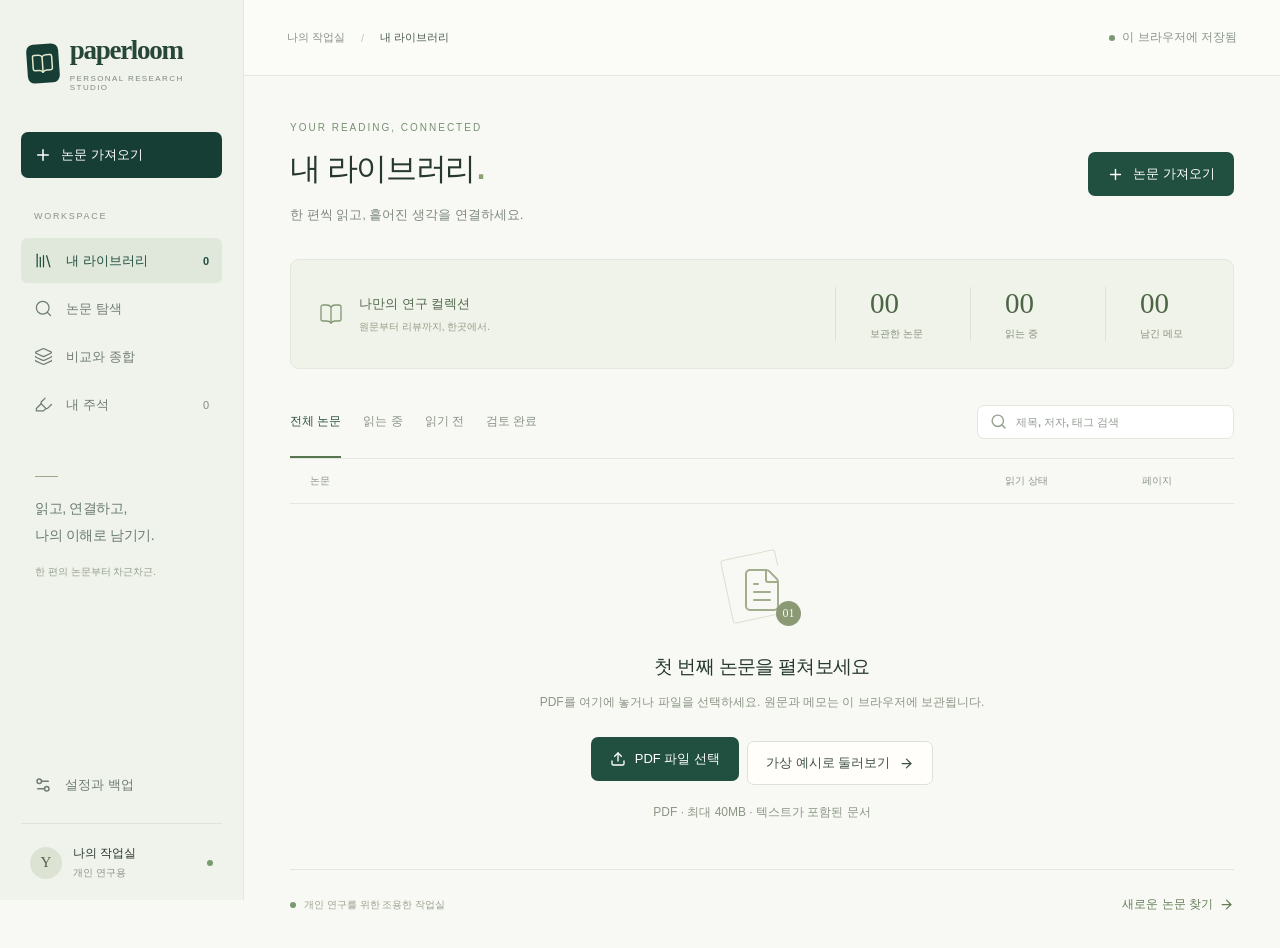
==== AppDev/Paperloom/index.html @ e989d433 "Publish Paperloom static web application" ====
<!doctype html>
<html lang="ko"><head><meta charset="UTF-8"/><meta name="viewport" content="width=device-width, initial-scale=1.0"/><meta name="theme-color" content="#173e35"/><meta name="description" content="원문과 근거를 함께 읽는 개인 논문 작업실"/><title>Paperloom — 나의 논문 작업실</title>  <script type="module" crossorigin src="./assets/index-BdqOA4UH.js"></script>
  <link rel="stylesheet" crossorigin href="./assets/index-BGaXlS6f.css">
</head><body><div id="root"></div></body></html>
---- AppDev/Paperloom/assets/index-BGaXlS6f.css ----
:root{color:#29372f;font-synthesis:none;--ink:#27392f;--green:#214f40;--green-dark:#173e35;--muted:#788179;--line:#e3e7df;--paper:#fffefa;--serif:Georgia,"Noto Sans KR",serif;background:#f8f9f5;font-family:DM Sans,Noto Sans KR,sans-serif;font-weight:400}*{box-sizing:border-box}body{margin:0}button,input,textarea,select{font:inherit}button,a,input,textarea,select{-webkit-tap-highlight-color:transparent}button{cursor:pointer}button:disabled{opacity:.45;cursor:not-allowed}a{color:var(--green);text-decoration:none}a:hover{text-decoration:underline}button{color:inherit}button:focus-visible,a:focus-visible,input:focus-visible,textarea:focus-visible,select:focus-visible{outline-offset:3px;outline:3px solid #a5c8ae}button{transition:background .15s,color .15s,box-shadow .15s}h1,h2,h3,h4,p{margin-top:0}h1,h2,h3,h4{color:var(--ink)}p{line-height:1.8}input,textarea,select{color:var(--ink);background:#fff;border:1px solid #dce1d8;border-radius:8px;max-width:100%;padding:11px 13px}textarea{resize:vertical;line-height:1.7}input::placeholder,textarea::placeholder{color:#939c94}label{font-size:13px;font-weight:600}::selection{color:#1e372b;background:#d9e9b4}.app-shell{min-height:100dvh;display:flex}.sidebar{z-index:30;border-right:1px solid var(--line);background:#f0f2ec;flex-direction:column;flex-shrink:0;width:244px;padding:35px 21px 20px;display:flex;position:fixed;inset:0 auto 0 0}.brand{text-align:left;background:0 0;border:0;align-items:center;gap:11px;padding:0 6px;display:flex}.brand>span:last-child{font-family:var(--serif);letter-spacing:-1.3px;color:#264638;font-size:27px;font-weight:600}.brand small{letter-spacing:1.4px;color:#7d897f;margin-top:8px;font:8px DM Sans,sans-serif;display:block}.brand-mark{background:var(--green-dark);color:#e2e6cc;border-radius:7px;place-items:center;width:34px;height:39px;display:grid;transform:rotate(-4deg)}.button{white-space:nowrap;border:1px solid #0000;border-radius:7px;justify-content:center;align-items:center;gap:9px;padding:12px 18px;font-size:13px;font-weight:500;line-height:1.4;text-decoration:none;display:inline-flex}.button:hover{text-decoration:none}.primary{background:var(--green);color:#fff}.primary:hover:not(:disabled){background:#163c2e;box-shadow:0 3px 10px #214f401c}.subtle{color:#405247;background:#fffefa;border-color:#dce2d7}.subtle:hover:not(:disabled){background:#edf1e8}.compact{padding:9px 12px;font-size:12px}.sidebar-import{background:var(--green-dark);color:#fff;justify-content:flex-start;width:100%;margin-top:40px;padding:13px 12px}.sidebar-import:hover{background:#2f5b48}.nav-label{letter-spacing:1.7px;color:#8b9488;margin:33px 13px 14px;font-size:9px}.nav-item{color:#6f7d72;text-align:left;background:0 0;border:0;border-radius:6px;align-items:center;gap:13px;width:100%;margin:3px 0;padding:13px;font-size:13px;display:flex}.nav-item span{flex:1}.nav-item small{color:#819079;font-size:11px}.nav-item.active{color:#214f40;background:#e0e8dc;font-weight:600}.nav-item.active small{color:#214f40}.nav-item:hover{background:#e6ebe1}.sidebar-note{color:#7b897d;margin:46px 14px 25px}.little-line{background:#9ba98f;width:23px;height:1px;margin-bottom:18px;display:block}.sidebar-note p{letter-spacing:-.4px;color:#697c6c;margin-bottom:11px;font-size:14px;font-weight:500;line-height:1.95}.sidebar-note>span:last-child{color:#94a08e;font-size:10px}.sidebar-bottom{margin-top:auto}.profile{border-top:1px solid #dfe4d8;align-items:center;gap:11px;margin-top:16px;padding:21px 9px 0;font-size:12px;display:flex}.profile>span:first-child{width:32px;height:32px;font-family:var(--serif);color:#526348;background:#dce3d2;border-radius:50%;place-items:center;font-size:15px;display:grid}.profile div{flex:1}.profile small{color:#8b9386;margin-top:4px;font-size:10px;display:block}.local-dot,.error-dot{background:#7a9973;border-radius:50%;flex-shrink:0;width:6px;height:6px;display:inline-block}.error-dot{background:#ba5c4a}.main{width:calc(100% - 244px);min-width:0;margin-left:244px}.topbar{border-bottom:1px solid var(--line);background:#fbfcf8;justify-content:space-between;align-items:center;gap:16px;height:76px;padding:0 43px;display:flex}.breadcrumb{color:#8a9388;align-items:center;gap:16px;font-size:11px;display:flex}.breadcrumb strong{color:#49594b;font-weight:500}.slash{color:#c2c9bc}.save-indicator{color:#8b9589;align-items:center;gap:7px;font-size:10px;display:flex}.content{max-width:1510px;margin:auto;padding:46px 46px 30px}.page-heading{justify-content:space-between;align-items:center;gap:20px;margin-bottom:33px;display:flex}.eyebrow{letter-spacing:2px;color:#789072;margin-bottom:15px;font:10px DM Sans,sans-serif}.page-heading h1{letter-spacing:-1.4px;margin-bottom:13px;font-size:31px;font-weight:600}.heading-dot{color:#8ba174}.subtitle{color:#7e897d;margin-bottom:0;font-size:13px}.heading-icon{color:#90a185;margin-right:12px}.library-overview{background:#f0f3e9;border:1px solid #e3e7dc;border-radius:9px;align-items:center;gap:35px;padding:27px 28px;display:flex}.overview-title{color:#53694d;flex:1;align-items:center;gap:16px;font-size:13px;font-weight:500;display:flex}.overview-title svg{color:#839873}.overview-title small{color:#929d87;margin-top:7px;font-size:10px;font-weight:400;display:block}.stat{border-left:1px solid #dce3d2;min-width:100px;padding-left:34px}.stat strong{font-family:var(--serif);color:#4c6545;font-size:29px;font-weight:400;display:block}.stat span{color:#85917b;margin-top:7px;font-size:10px;display:block}.library-tools{justify-content:space-between;align-items:center;gap:20px;margin-top:34px;margin-bottom:18px;display:flex}.filter-tabs{gap:22px;display:flex}.filter-tabs button{color:#8a9386;white-space:nowrap;background:0 0;border:0;padding:10px 0;font-size:12px;position:relative}.filter-tabs button.active{color:#2d513d;font-weight:600}.filter-tabs button.active:after{content:"";background:#577751;height:2px;position:absolute;bottom:-18px;left:0;right:0}.search-box{border:1px solid var(--line);color:#93a18e;background:#fff;border-radius:7px;align-items:center;gap:9px;max-width:300px;padding:0 12px;display:flex}.search-box input{outline-offset:0;background:0 0;border:0;width:205px;padding:10px 0;font-size:11px}.search-box .icon-button{padding:3px}.list-head{border-top:1px solid var(--line);border-bottom:1px solid var(--line);color:#8a9586;letter-spacing:.1px;grid-template-columns:1fr 115px 84px;align-items:center;padding:15px 35px 15px 20px;font-size:10px;display:grid}.list-head span:nth-child(2){padding-left:5px}.list-head span:last-child{text-align:center}.paper-row{text-align:left;background:0 0;border:0;border-bottom:1px solid #e4e8de;align-items:center;gap:18px;width:100%;padding:24px 17px;display:flex}.paper-row:hover{background:#eff3e8}.paper-icon{color:#9a9e81;background:#f1f1e6;border:1px solid #e6e6d7;border-radius:5px;flex-shrink:0;place-items:center;width:43px;height:52px;display:grid}.paper-info{flex:1;min-width:0}.paper-info>strong{letter-spacing:-.2px;color:#354d3b;font:500 16px/1.45 DM Sans,Noto Sans KR,sans-serif;display:block}.paper-info>span{color:#899282;margin-top:7px;font-size:10px;line-height:1.6;display:block}.paper-tags{flex-wrap:wrap;gap:5px;display:flex!important}.paper-tags i,.demo-badge{color:#75866b;background:#f4f6ee;border:1px solid #dfe6d6;border-radius:3px;padding:2px 6px;font-size:9px;font-style:normal;display:inline-block}.status-pill{white-space:nowrap;text-align:center;border-radius:4px;width:70px;padding:5px 9px;font-size:10px}.status-pill.unread{color:#858e7d;background:#edf0e8}.status-pill.reading{color:#5b744b;background:#e3ebdc}.status-pill.reviewed{color:#8e7a4f;background:#eee8d7}.page-count{color:#969f8d;text-align:center;width:70px;font-size:11px}.row-arrow{color:#9da991;flex-shrink:0}.empty-library{text-align:center;min-height:365px;padding:46px 20px 42px}.empty-art{color:#a1ad8d;place-items:center;width:90px;height:79px;margin:0 auto 25px;display:grid;position:relative}.empty-art div{border:1px solid #d9e0ce;border-radius:3px;width:56px;height:65px;position:absolute;top:4px;left:9px;transform:rotate(-12deg)}.empty-art>svg{z-index:1;background:#f8f9f5}.empty-art span{color:#f8f9f5;font:12px var(--serif);z-index:2;background:#8b9a75;border-radius:50%;place-items:center;width:25px;height:25px;display:grid;position:absolute;bottom:3px;right:6px}.empty-library h2{letter-spacing:-.7px;margin-bottom:12px;font-size:19px;font-weight:500}.empty-library p{color:#8c9685;margin-bottom:23px;font-size:12px}.empty-library .button{margin:0 4px 14px}.empty-library>.micro{margin-top:3px;display:block}.micro{color:#8b9684;font-size:10px;line-height:1.8}.bottom-tip{border-top:1px solid var(--line);color:#9aa38f;justify-content:space-between;align-items:center;gap:15px;padding-top:21px;font-size:10px;display:flex}.bottom-tip>span{align-items:center;gap:8px;display:flex}.text-button{color:#667e59;background:0 0;border:0;align-items:center;gap:6px;padding:5px 0;font-size:11px;display:inline-flex}.text-button:hover{color:#2b5638;text-decoration:underline}.icon-button{color:#7a8c70;background:0 0;border:0;border-radius:5px;flex-shrink:0;justify-content:center;align-items:center;padding:7px;display:inline-flex}.icon-button:hover:not(:disabled){background:#e6ecde}.mobile-menu{display:none}.heading-dot{margin-left:2px}.global-error{color:#9f5641;background:#fff0eb;padding:12px 30px;font-size:12px}.loading-center{color:#829075;justify-content:center;gap:12px;padding:80px;font-size:13px;display:flex}.muted{color:#87927d;font-size:12px;line-height:1.8}.error{color:#a74c38;background:#fff0e9;border:1px solid #efccbf;border-radius:6px;padding:12px;font-size:12px;line-height:1.7}.warning{color:#8c7345;background:#faf4e3;border-radius:5px;padding:10px 12px;font-size:11px;line-height:1.7}.toast,.progress-toast{z-index:80;color:#fff;background:#263e30;border-radius:9px;align-items:center;gap:15px;max-width:min(650px,90vw);padding:13px 17px;font-size:12px;line-height:1.6;display:flex;position:fixed;bottom:25px;left:50%;transform:translate(-50%);box-shadow:0 7px 30px #263e3030}.toast .icon-button{color:#d5e0ca}.progress-toast{bottom:85px}.spin{animation:1s linear infinite spin}@keyframes spin{to{transform:rotate(360deg)}}.sr-only{clip:rect(0,0,0,0);white-space:nowrap;border:0;width:1px;height:1px;margin:-1px;padding:0;position:absolute;overflow:hidden}.modal{width:min(610px,100vw - 30px);max-height:90dvh;color:var(--ink);background:#fcfdf9;border:1px solid #e1e6d8;border-radius:13px;padding:26px 30px;overflow:auto;box-shadow:0 25px 100px #132b2530}.modal::backdrop{-webkit-backdrop-filter:blur(3px);backdrop-filter:blur(3px);background:#182a2555}.modal-head{justify-content:space-between;align-items:center;margin-bottom:22px;display:flex}.modal h2{letter-spacing:-.5px;margin:0;font-size:19px;font-weight:600}.modal label{color:#5c7053;margin:15px 0 7px;font-weight:500;display:block}.modal input,.modal textarea{width:100%;font-size:13px}.modal-actions{justify-content:flex-end;gap:8px;margin-top:24px;display:flex}.upload-zone{text-align:center;background:#f2f5eb;border:1px dashed #c0cdb1;border-radius:9px;padding:36px 20px}.upload-zone svg{color:#8a9e77;margin-bottom:12px}.upload-zone h3{margin-bottom:9px;font-size:17px;font-weight:500}.upload-zone p{color:#8f9c82;margin-bottom:19px;font-size:11px}.import-alternatives{gap:10px;margin:17px 0;display:flex}.import-alternatives .button{flex:1}.form-row{gap:15px;display:flex}.form-row>div:first-child{flex:1}.form-row>div:last-child{width:100px}.modal-quote{font:13px/1.8 var(--serif);background:#f0f3e7;border-left:3px solid #bbca9e;max-height:150px;margin:0;padding:12px 16px;overflow:auto}.empty-state{text-align:center;color:#8b9b7f;padding:60px 25px}.empty-state svg{margin-bottom:20px}.empty-state h2{margin-bottom:12px;font-size:20px;font-weight:500}.empty-state p{max-width:550px;margin:0 auto 22px;font-size:13px}.empty-state .button{margin:5px}.empty-state .button svg{margin:0}.discovery-search{color:#809570;background:#fffefa;border:1px solid #cedbc3;border-radius:9px;align-items:center;gap:15px;padding:10px 11px 10px 22px;display:flex;box-shadow:0 3px 10px #2c4d2e05}.discovery-search input{background:0 0;border:0;flex:1;min-width:0;padding:8px 0;font-size:14px}.search-caption{margin:12px 2px 32px}.section-heading{justify-content:space-between;align-items:center;gap:10px;margin:22px 0;display:flex}.section-heading h2{letter-spacing:-.4px;margin:0;font-size:16px;font-weight:500}.section-heading>span{color:#8a987f;font-size:11px}.topic-suggestions{flex-wrap:wrap;gap:8px;display:flex}.search-result{border-top:1px solid var(--line);gap:24px;padding:24px 0;display:flex}.result-index{font-family:var(--serif);color:#a7b296;padding:3px;font-size:18px}.search-result>div{flex:1;min-width:0}.result-source{color:#7b936c;margin-bottom:9px;font-size:10px}.search-result h3{font-family:var(--serif);margin-bottom:9px;font-size:21px;font-weight:400;line-height:1.4}.result-abstract{color:#7c8872;-webkit-line-clamp:3;-webkit-box-orient:vertical;font-size:12px;display:-webkit-box;overflow:hidden}.result-actions{flex-wrap:wrap;align-items:center;gap:18px;display:flex}.result-actions a{align-items:center;gap:5px;font-size:11px;display:inline-flex}.result-actions>span{color:#9aa68e;overflow-wrap:anywhere;font-size:10px}.compare-layout{grid-template-columns:300px 1fr;align-items:start;gap:35px;display:grid}.compare-picker{border:1px solid var(--line);background:#f1f4eb;border-radius:9px;padding:23px}.compare-picker h2{margin-bottom:19px;font-size:14px;font-weight:500}.compare-picker h2 span,.compare-work h2 span{font-family:var(--serif);color:#8ba175;margin-left:9px}.compare-option{cursor:pointer;border-top:1px solid #dfe6d5;gap:12px;padding:16px 0;font-weight:400;display:flex}.compare-option input{accent-color:var(--green);flex-shrink:0;width:15px;height:15px;margin-top:4px}.compare-option strong{font-size:12px;font-weight:500;line-height:1.6;display:block}.compare-option small{color:#8d9a80;margin-top:8px;font-size:10px;display:block}.compare-option:has(input:disabled){opacity:.5;cursor:default}.compare-picker>.button{margin-top:15px}.compare-work>label{margin:4px 0 14px;font-size:14px;font-weight:500;display:block}.compare-work>textarea{width:100%;font-size:13px}.compare-prompt-actions{flex-wrap:wrap;gap:7px;margin:13px 0 24px;display:flex}.chip{color:#81906f;background:#f4f6ef;border:1px solid #dce5d2;border-radius:15px;padding:7px 10px;font-size:10px}.chip:hover{background:#e7eddf}.synthesis-output{border-top:1px solid var(--line);margin-top:35px}.notes-list{grid-template-columns:repeat(2,1fr);gap:19px;display:grid}.note-card{background:#fffefa;border:1px solid #e5e5d7;border-radius:9px;min-width:0;padding:24px;box-shadow:0 3px 8px #23351f03}.note-card>div{justify-content:space-between;align-items:center;margin-bottom:17px;display:flex}.note-card small{color:#9da48b;font-size:10px}.note-pin{color:#929d73}.note-card>p{white-space:pre-wrap;overflow-wrap:anywhere;font-size:14px}.note-card blockquote{color:#8d967b;font:12px/1.8 var(--serif);background:#f7f7ef;border-left:2px solid #d2dcbf;max-height:150px;margin:15px 0;padding:9px 14px;overflow:auto}.note-card .text-button{text-align:left;font-size:10px;line-height:1.7}.settings-grid{grid-template-columns:1fr 1fr;align-items:start;gap:32px;display:grid}.settings-section{border:1px solid var(--line);background:#fffefa;border-radius:9px;padding:25px 29px}.settings-section>.section-heading{margin-top:0}.settings-section>label{color:#637c55;margin:21px 0 9px;font-size:12px;font-weight:500;display:block}.settings-section>input,.settings-section>select{width:100%;font-size:13px}.consent{align-items:flex-start;gap:12px;line-height:1.7;margin:20px 0!important;font-size:11px!important;font-weight:400!important;display:flex!important}.consent input{accent-color:var(--green);flex-shrink:0;width:16px;height:16px}.backup-actions{flex-direction:column;gap:11px;margin:24px 0;display:flex}.backup-actions .button{justify-content:flex-start}.privacy-note{border-top:1px solid var(--line);color:#8b997d;align-items:flex-start;gap:12px;margin-top:32px;padding-top:22px;font-size:11px;line-height:1.9;display:flex}.privacy-note svg{flex-shrink:0;margin-top:4px}.privacy-note strong{color:#5b754b;margin-bottom:5px;font-weight:500;display:block}.reading{flex-direction:column;height:100dvh;display:flex;overflow:hidden}.reading .topbar{height:58px;min-height:58px;padding:0 28px}.reader-heading{border-bottom:1px solid var(--line);background:#fafbf7;align-items:center;gap:14px;min-height:100px;padding:20px 24px;display:flex}.reader-heading>div{flex:1;min-width:0}.reader-heading h1{white-space:nowrap;text-overflow:ellipsis;margin:0 0 7px;font:500 19px/1.4 DM Sans,Noto Sans KR,sans-serif;overflow:hidden}.reader-heading p{color:#8d987f;flex-wrap:wrap;align-items:center;gap:8px;margin:0;font-size:10px;line-height:1.5;display:flex}.reader-layout{flex:1;grid-template-columns:minmax(0,1fr) 358px;min-height:0;display:grid}.document-panel{background:#eaece4;flex-direction:column;min-width:0;min-height:0;display:flex}.document-toolbar{background:#f4f6ef;border-bottom:1px solid #dfe4d5;flex-shrink:0;justify-content:space-between;align-items:center;gap:8px;height:56px;padding:0 18px;display:flex}.segmented{background:#e8ede1;border-radius:5px;padding:3px;display:flex}.segmented button{color:#8c9980;background:0 0;border:0;border-radius:4px;padding:7px 10px;font-size:10px}.segmented .selected{color:#59764c;background:#fffefa;box-shadow:0 1px 3px #223c2020}.page-controls{align-items:center;gap:4px;font-size:11px;display:flex}.page-controls i{color:#a1ac92;font-style:normal}.zoom-controls{color:#859575;align-items:center;gap:4px;font-size:10px;display:flex}.document-scroll{scroll-behavior:smooth;flex:1;min-height:0;position:relative;overflow:auto}.text-paper{color:#434b3d;width:calc(100% - 48px);max-width:800px;font-family:var(--serif);background:#fffefa;border:1px solid #deded2;min-height:650px;margin:27px auto;padding:43px 49px 30px;line-height:1.85;box-shadow:0 4px 16px #363f2110}.paper-overline{letter-spacing:1.5px;color:#a0a78f;border-bottom:1px solid #ecece1;justify-content:space-between;align-items:center;margin-bottom:35px;padding-bottom:17px;font:8px DM Sans,sans-serif;display:flex}.paper-overline span{font:18px var(--serif);letter-spacing:0;color:#aeb79b}.text-paper h2{font-family:var(--serif);white-space:pre-wrap;color:#354830;margin-bottom:30px;font-size:1.7em;font-weight:400;line-height:1.35}.text-paper p{white-space:pre-wrap;overflow-wrap:anywhere;margin-bottom:1.5em;line-height:1.9}.text-paper footer{color:#a0a98e;border-top:1px solid #e8e9dd;margin-top:40px;padding-top:17px;font:9px/1.8 Noto Sans KR,sans-serif}.reader-foot{color:#8b987c;background:#f1f4e9;border-top:1px solid #d9dfce;flex-shrink:0;justify-content:space-between;align-items:center;gap:8px;padding:10px 20px;font-size:9px;display:flex}.reader-foot select{color:#7a9067;background:#f8faf2;border-color:#d9e2cc;padding:5px 9px;font-size:10px}.pdf-stage{min-height:100%;padding:23px 0;overflow:auto}.pdf-page{background:#fff;margin:auto;position:relative;box-shadow:0 3px 15px #293b2920}.pdf-page canvas{display:block}.pdf-page .textLayer{opacity:1;text-align:initial;-webkit-text-size-adjust:none;-moz-text-size-adjust:none;text-size-adjust:none;forced-color-adjust:none;transform-origin:0 0;caret-color:canvastext;z-index:2;line-height:1;position:absolute;inset:0;overflow:clip}.pdf-page .textLayer :is(span,br){color:#0000;white-space:pre;cursor:text;transform-origin:0 0;position:absolute}.pdf-stage>.muted,.pdf-stage>.error{margin:10px 25px}.citation-focus{background:#f5f0d8;border-bottom:1px solid #e6dbad;gap:12px;max-height:130px;padding:14px 20px;font:11px/1.7 Noto Sans KR,sans-serif;display:flex;overflow:auto}.citation-focus>span{flex:1}.citation-focus b{color:#93804e;margin-bottom:5px;font-weight:500;display:block}.assistant-panel{border-left:1px solid var(--line);background:#fcfdf9;flex-direction:column;min-width:0;min-height:0;display:flex}.assistant-title{border-bottom:1px solid #e9eddf;flex-shrink:0;justify-content:space-between;align-items:center;height:57px;padding:0 22px;display:flex}.assistant-title>span{color:#496b3d;align-items:center;gap:10px;font-size:13px;font-weight:500;display:flex}.assistant-title .text-button{color:#8e9e80;font-size:9px}.mode-tabs{border-bottom:1px solid var(--line);flex-shrink:0;gap:1px;height:48px;padding:0 16px;display:flex}.mode-tabs button{color:#93a086;background:0 0;border:0;border-bottom:2px solid #0000;flex:1;padding:12px 5px;font-size:11px}.mode-tabs button.active{color:#486e39;border-bottom-color:#6f9055;font-weight:600}.assistant-scroll{flex:1;min-height:0;padding:22px;overflow:auto}.assistant-empty{padding:31px 3px}.assistant-emblem{color:#89a172;background:#f1f5e9;border:1px solid #dfe8d4;border-radius:50%;place-items:center;width:56px;height:56px;margin-bottom:25px;display:grid}.assistant-empty h3{letter-spacing:-.6px;margin-bottom:13px;font-size:16px;font-weight:500}.assistant-empty p{color:#8c9b7f;font-size:12px;line-height:1.95}.context-info{color:#99a48e;border-top:1px solid #e8eddf;align-items:center;gap:9px;margin-top:25px;padding-top:18px;font-size:10px;display:flex}.selection-card{background:#f2f6e9;border:1px solid #dce7cc;border-radius:7px;margin-bottom:20px}.selection-card>div:first-child{color:#849973;justify-content:space-between;align-items:center;padding:9px 12px;font-size:10px;display:flex}.selection-card blockquote{font:12px/1.8 var(--serif);color:#566a49;white-space:pre-wrap;max-height:180px;margin:0 14px 15px;overflow:auto}.selection-actions{border-top:1px solid #dfe8d2;display:flex}.selection-actions button{color:#6a8654;background:0 0;border:0;flex:1;justify-content:center;align-items:center;gap:5px;padding:10px 5px;font-size:10px;display:flex}.selection-actions button+button{border-left:1px solid #dfe8d2}.selection-actions button:hover{background:#e7efdb}.ask-form{border-top:1px solid var(--line);background:#f7f9f2;flex-shrink:0;padding:17px 18px 16px}.ask-form textarea{background:#fffefa;border-color:#e0e7d5;width:100%;min-height:67px;padding:10px 11px;font-size:11px}.ask-bottom{justify-content:space-between;align-items:center;gap:10px;margin-top:12px;display:flex}.ask-bottom .text-button{font-size:10px}.ask-bottom .button{font-size:11px}.ask-form .error{max-height:120px;margin:10px 0 0;font-size:10px;overflow:auto}.result-meta{color:#8c9c7d;border-bottom:1px solid var(--line);overflow-wrap:anywhere;align-items:center;gap:7px;margin-bottom:19px;padding-bottom:13px;font-size:9px;display:flex}.result-meta>span{white-space:nowrap;margin-left:auto}.answer-text{white-space:pre-wrap;overflow-wrap:anywhere;color:#526548;font-size:12px;line-height:1.95}.analysis-result .warning{margin-top:20px}.evidence-list{border-top:1px solid var(--line);margin-top:29px;padding-top:18px}.evidence-list h4{margin:0 0 14px;font-size:12px;font-weight:500}.evidence-list h4 span{color:#90a07c;margin-left:5px;font-size:10px}.evidence{text-align:left;background:#f4f7ed;border:1px solid #e1e8d5;border-radius:6px;gap:9px;width:100%;margin-bottom:8px;padding:12px 10px;display:flex}.evidence:hover{background:#eaf0de}.evidence>span:nth-child(2){flex:1;min-width:0}.evidence b{color:#7e936b;margin-bottom:7px;font-size:9px;font-weight:500;line-height:1.6;display:block}.evidence>span:nth-child(2)>span{color:#60764e;overflow-wrap:anywhere;font-size:11px;line-height:1.7;display:block}.evidence svg{color:#97a887;flex-shrink:0}.evidence-number{text-align:center;color:#809369;background:#e3ebd6;border-radius:3px;flex-shrink:0;width:17px;height:17px;font-size:9px;line-height:17px}.reader-notes{border-top:1px solid var(--line);margin-top:26px;padding-top:17px}.reader-notes summary{color:#8a9e76;cursor:pointer;font-size:11px}.reader-notes summary span{margin-left:5px}.note-link{text-align:left;background:#f7f8ef;border:0;border-radius:5px;align-items:flex-start;gap:10px;width:100%;margin-top:12px;padding:13px;display:flex}.note-link small{color:#9aaa84;white-space:nowrap;font-size:9px}.note-link span{font-size:11px;line-height:1.7}.synthesis-output .answer-text{font-size:13px}.synthesis-output .evidence>span:nth-child(2)>span{font-size:12px}.synthesis-output .result-meta{font-size:10px}.nav-scrim{display:none}@media (width>=1550px){.reader-layout{grid-template-columns:minmax(0,1fr) 410px}.assistant-scroll{padding:27px}.content{padding-top:55px}.library-overview{padding:32px}}@media (width<=1180px){.sidebar{width:215px;padding:30px 16px 18px}.main{width:calc(100% - 215px);margin-left:215px}.content{padding:35px 30px}.topbar{padding:0 30px}.library-overview{gap:18px;padding:24px 20px}.stat{min-width:75px;padding-left:22px}.overview-title{gap:10px;font-size:11px}.overview-title small{font-size:9px}.reader-layout{grid-template-columns:minmax(0,1fr) 320px}.document-toolbar{flex-wrap:wrap;height:auto;min-height:60px;padding:10px}.zoom-controls{display:none}.text-paper{width:calc(100% - 32px);padding:30px 28px}.assistant-scroll{padding:18px}.library-tools{gap:12px}.filter-tabs{gap:16px}.search-box{max-width:220px}.search-box input{width:155px}.compare-layout{grid-template-columns:250px 1fr;gap:25px}.settings-grid{gap:20px}.settings-section{padding:22px}.page-heading h1{font-size:28px}.reader-heading{padding:18px 15px}.reader-heading h1{font-size:16px}}@media (width<=930px){.sidebar{width:190px;padding:25px 12px 18px}.brand>span:last-child{font-size:24px}.brand small{font-size:6px}.brand-mark{width:30px;height:34px}.main{width:calc(100% - 190px);margin-left:190px}.content{padding:31px 24px}.topbar{height:65px;padding:0 24px}.sidebar-import{margin-top:30px;font-size:12px}.nav-item{gap:10px;font-size:12px}.overview-title{display:none}.library-overview{justify-content:space-around}.stat:first-of-type{border-left:0}.stat{min-width:100px}.library-tools{flex-wrap:wrap}.search-box{max-width:100%;margin-left:auto}.filter-tabs button.active:after{bottom:-5px}.reader-layout{grid-template-columns:1fr 290px}.text-paper{padding:25px 22px}.text-paper h2{font-size:1.5em}.reader-heading .compact{display:none}.reader-heading>div{max-width:calc(100% - 90px)}.compare-layout{grid-template-columns:1fr}.compare-picker{padding:20px}.settings-grid,.notes-list{grid-template-columns:1fr}.paper-row{gap:12px}.page-count{width:40px}.list-head{grid-template-columns:1fr 90px 65px;padding-left:15px}.paper-info>strong{font-size:14px}.page-heading>.button{padding:10px;font-size:11px}}@media (width<=760px){.sidebar{width:240px;transition:transform .2s;transform:translate(-100%)}.sidebar.open{transform:translate(0)}.sidebar .brand>span:last-child{font-size:28px}.sidebar .brand small{font-size:8px}.nav-scrim{z-index:29;background:#102e2855;border:0;display:block;position:fixed;inset:0}.main{width:100%;margin-left:0}.mobile-menu{display:inline-flex}.content{padding:28px 22px}.topbar{height:60px;padding:0 17px}.breadcrumb{gap:10px;font-size:10px}.save-indicator{max-width:125px;font-size:9px}.page-heading{gap:12px;margin-bottom:25px}.page-heading h1{font-size:26px}.subtitle{font-size:11px}.eyebrow{letter-spacing:1.6px;font-size:8px}.page-heading .button{padding:10px;font-size:10px}.library-overview{padding:20px 10px}.stat{min-width:75px;padding-left:20px}.stat strong{font-size:26px}.stat span{font-size:9px}.stat:nth-child(2){border-left:0;padding-left:0}.library-tools{margin-top:23px;margin-bottom:16px}.filter-tabs{flex:1;gap:22px}.filter-tabs button{font-size:11px}.search-box{flex-basis:100%;width:100%;max-width:100%;margin-top:5px}.search-box input{width:100%;font-size:11px}.list-head{grid-template-columns:1fr 83px;font-size:9px}.list-head span:last-child{display:none}.paper-row{gap:12px;padding:20px 7px}.paper-icon{width:33px;height:43px}.paper-info>strong{font-size:13px}.paper-info>span{font-size:9px}.paper-tags i{font-size:8px}.status-pill{width:58px;padding:5px;font-size:9px}.page-count,.row-arrow{display:none}.empty-library{padding:34px 5px 31px}.empty-library h2{font-size:18px}.empty-library p{max-width:300px;margin-left:auto;margin-right:auto;font-size:11px;line-height:1.9}.empty-library .button{padding:11px 13px;font-size:11px}.bottom-tip{align-items:flex-start;font-size:8px}.bottom-tip .text-button{font-size:9px}.heading-icon{display:none}.discovery-search{gap:9px;padding:8px 9px 8px 12px}.discovery-search input{font-size:12px}.discovery-search .button{padding:10px;font-size:11px}.search-result{gap:12px}.search-result h3{font-size:19px}.result-source{font-size:9px}.result-actions{gap:12px}.settings-grid{gap:20px}.settings-section{padding:22px}.modal{padding:21px}.modal h2{font-size:17px}.import-alternatives .button{padding:11px 9px;font-size:11px}.reader-heading{gap:9px;min-height:85px;padding:15px 10px}.reader-heading h1{font-size:14px}.reader-heading p{font-size:9px}.reading{height:auto;min-height:100dvh;overflow:visible}.reading .topbar{height:56px;min-height:56px;padding:0 14px}.reader-layout{flex-direction:column;min-height:0;display:flex}.document-panel{flex-shrink:0;height:65dvh;min-height:440px}.document-toolbar{padding:8px 14px}.document-scroll{overflow:auto}.text-paper{width:calc(100% - 35px);max-width:600px;min-height:600px;margin:20px auto;padding:29px 27px}.assistant-panel{border-top:1px solid var(--line);border-left:0;min-height:560px}.assistant-scroll{min-height:280px;max-height:70dvh;padding:22px}.assistant-empty{padding:15px 0}.assistant-empty .assistant-emblem{display:none}.assistant-empty h3{font-size:16px}.assistant-empty p{font-size:12px}.context-info{margin-top:16px}.answer-text{font-size:13px}.ask-form{padding:18px}.ask-form textarea{font-size:12px}.reader-foot{padding:8px 15px}.toast{width:max-content;max-width:92vw;font-size:11px;bottom:15px}.compare-work>textarea{font-size:12px}.form-row{gap:10px}.notes-list{gap:15px}.reader-heading .icon-button{padding:6px}}@media (prefers-reduced-motion:reduce){*{scroll-behavior:auto!important;transition:none!important}.spin{animation-duration:2s}}.answer-text{white-space:normal;overflow-wrap:anywhere}.answer-text>:first-child{margin-top:0}.answer-text p,.answer-text ul,.answer-text ol{margin:0 0 1em}.answer-text h1,.answer-text h2,.answer-text h3{margin:1.4em 0 .6em;font-family:inherit;font-size:1.08em;line-height:1.5}.answer-text ul,.answer-text ol{padding-left:1.5em}.answer-text li{margin-bottom:.35em}.answer-text table{border-collapse:collapse;max-width:100%;font-size:.9em;display:block;overflow-x:auto}.answer-text th,.answer-text td{border:1px solid var(--line);text-align:left;min-width:100px;padding:8px}.answer-text pre{background:#f0f2eb;border-radius:8px;padding:12px;overflow-x:auto}.answer-text blockquote{color:var(--muted);border-left:3px solid #a5b69a;margin:1em 0;padding-left:12px}.companion-connection{border:1px solid var(--line);background:#f4f6ef;border-radius:8px;margin:18px 0;padding:16px}.companion-connection label{margin-bottom:9px;display:block}.companion-connection input{width:100%;min-width:0;font-size:14px}.companion-connection .micro:last-child{margin-bottom:0}.micro,.reader-heading p,.result-meta,.save-indicator{font-size:12px}.muted,.warning,.assistant-empty p,.answer-text,.ask-form textarea{font-size:14px}.text-button,.segmented button,.mode-tabs button,.reader-foot select{font-size:12px}.companion-connection .text-button{white-space:normal;text-align:left}@media (width<=760px){.button,.icon-button,.segmented button,.mode-tabs button,.nav-item,.text-button{min-height:44px}.icon-button{min-width:40px}.page-controls{gap:0}.document-toolbar{gap:2px;padding:5px 10px}.segmented button{padding:7px 8px}.reader-heading{flex-wrap:wrap}.reader-heading>div{min-width:0}.reader-heading h1{overflow-wrap:anywhere}input,textarea,select,.settings-section>input,.settings-section>select,.modal input,.modal textarea,.search-box input,.discovery-search input,.ask-form textarea,.companion-connection input{font-size:16px}.save-indicator{font-size:10px}.loading-center{padding:40px 20px}}@media (width<=930px){.reader-heading .compact{display:inline-flex}.reader-heading>div{max-width:none}}
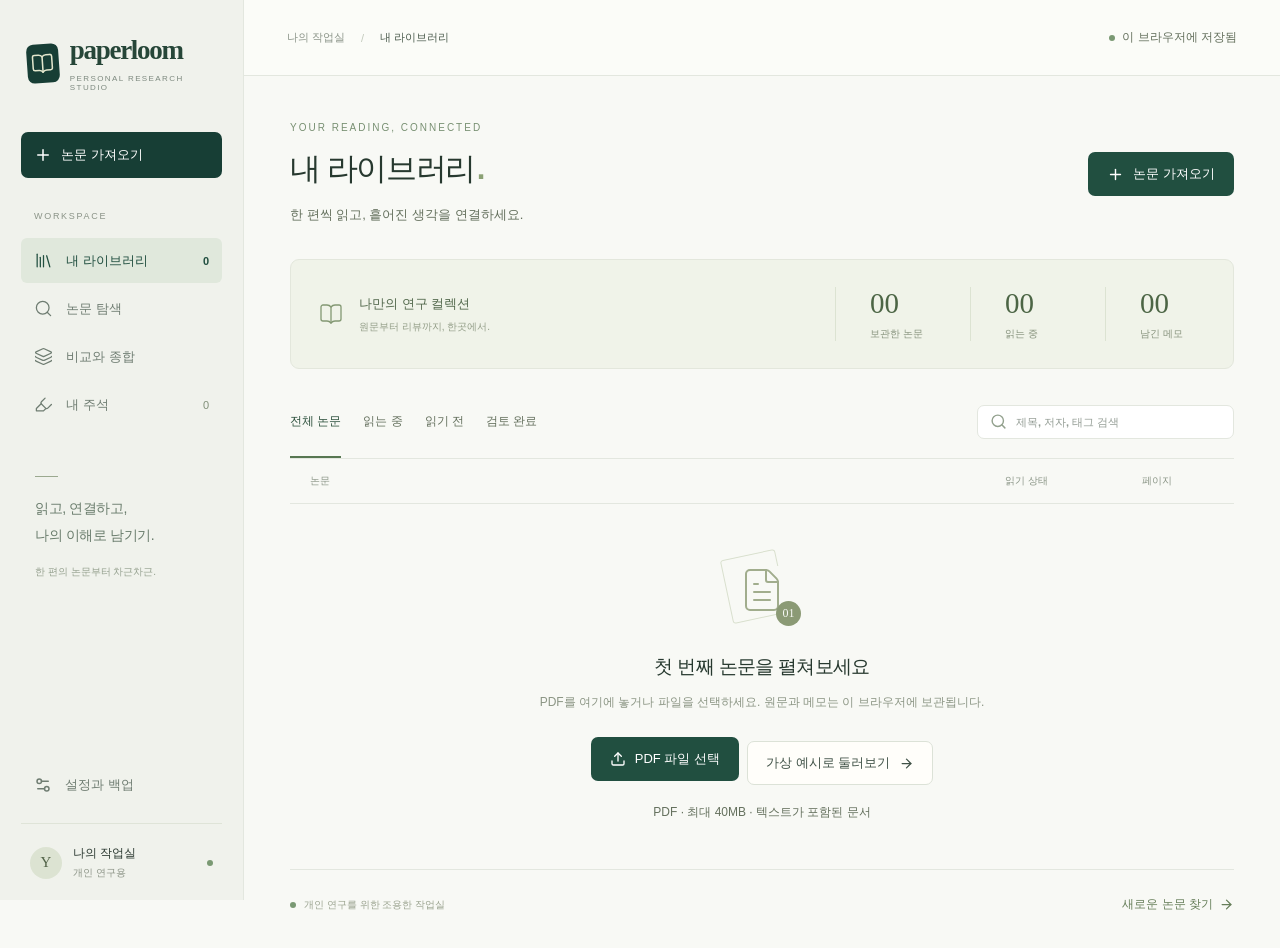
==== commit 8a8939e9: "Publish Paperloom web build" ====
--- a/AppDev/Paperloom/index.html
+++ b/AppDev/Paperloom/index.html
@@ -1,4 +1,4 @@
 <!doctype html>
-<html lang="ko"><head><meta charset="UTF-8"/><meta name="viewport" content="width=device-width, initial-scale=1.0"/><meta name="theme-color" content="#173e35"/><meta name="description" content="원문과 근거를 함께 읽는 개인 논문 작업실"/><title>Paperloom — 나의 논문 작업실</title>  <script type="module" crossorigin src="./assets/index-BdqOA4UH.js"></script>
-  <link rel="stylesheet" crossorigin href="./assets/index-BGaXlS6f.css">
+<html lang="ko"><head><meta charset="UTF-8"/><meta name="viewport" content="width=device-width, initial-scale=1.0"/><meta name="theme-color" content="#173e35"/><meta name="description" content="원문과 근거를 함께 읽는 개인 논문 작업실"/><title>Paperloom — 나의 논문 작업실</title>  <script type="module" crossorigin src="./assets/index-ChIJjTh2.js"></script>
+  <link rel="stylesheet" crossorigin href="./assets/index-DTXKf1eJ.css">
 </head><body><div id="root"></div></body></html>
--- a/AppDev/Paperloom/assets/index-DTXKf1eJ.css
+++ b/AppDev/Paperloom/assets/index-DTXKf1eJ.css
@@ -0,0 +1 @@
+:root{color:#29372f;font-synthesis:none;--ink:#27392f;--green:#214f40;--green-dark:#173e35;--muted:#788179;--line:#e3e7df;--paper:#fffefa;--serif:Georgia,"Noto Sans KR",serif;background:#f8f9f5;font-family:DM Sans,Noto Sans KR,sans-serif;font-weight:400}*{box-sizing:border-box}body{margin:0}button,input,textarea,select{font:inherit}button,a,input,textarea,select{-webkit-tap-highlight-color:transparent}button{cursor:pointer}button:disabled{opacity:.45;cursor:not-allowed}a{color:var(--green);text-decoration:none}a:hover{text-decoration:underline}button{color:inherit}button:focus-visible,a:focus-visible,input:focus-visible,textarea:focus-visible,select:focus-visible{outline-offset:3px;outline:3px solid #a5c8ae}button{transition:background .15s,color .15s,box-shadow .15s}h1,h2,h3,h4,p{margin-top:0}h1,h2,h3,h4{color:var(--ink)}p{line-height:1.8}input,textarea,select{color:var(--ink);background:#fff;border:1px solid #dce1d8;border-radius:8px;max-width:100%;padding:11px 13px}textarea{resize:vertical;line-height:1.7}input::placeholder,textarea::placeholder{color:#939c94}label{font-size:13px;font-weight:600}::selection{color:#1e372b;background:#d9e9b4}.app-shell{min-height:100dvh;display:flex}.sidebar{z-index:30;border-right:1px solid var(--line);background:#f0f2ec;flex-direction:column;flex-shrink:0;width:244px;padding:35px 21px 20px;display:flex;position:fixed;inset:0 auto 0 0}.brand{text-align:left;background:0 0;border:0;align-items:center;gap:11px;padding:0 6px;display:flex}.brand>span:last-child{font-family:var(--serif);letter-spacing:-1.3px;color:#264638;font-size:27px;font-weight:600}.brand small{letter-spacing:1.4px;color:#7d897f;margin-top:8px;font:8px DM Sans,sans-serif;display:block}.brand-mark{background:var(--green-dark);color:#e2e6cc;border-radius:7px;place-items:center;width:34px;height:39px;display:grid;transform:rotate(-4deg)}.button{white-space:nowrap;border:1px solid #0000;border-radius:7px;justify-content:center;align-items:center;gap:9px;padding:12px 18px;font-size:13px;font-weight:500;line-height:1.4;text-decoration:none;display:inline-flex}.button:hover{text-decoration:none}.primary{background:var(--green);color:#fff}.primary:hover:not(:disabled){background:#163c2e;box-shadow:0 3px 10px #214f401c}.subtle{color:#405247;background:#fffefa;border-color:#dce2d7}.subtle:hover:not(:disabled){background:#edf1e8}.compact{padding:9px 12px;font-size:12px}.sidebar-import{background:var(--green-dark);color:#fff;justify-content:flex-start;width:100%;margin-top:40px;padding:13px 12px}.sidebar-import:hover{background:#2f5b48}.nav-label{letter-spacing:1.7px;color:#8b9488;margin:33px 13px 14px;font-size:9px}.nav-item{color:#6f7d72;text-align:left;background:0 0;border:0;border-radius:6px;align-items:center;gap:13px;width:100%;margin:3px 0;padding:13px;font-size:13px;display:flex}.nav-item span{flex:1}.nav-item small{color:#819079;font-size:11px}.nav-item.active{color:#214f40;background:#e0e8dc;font-weight:600}.nav-item.active small{color:#214f40}.nav-item:hover{background:#e6ebe1}.sidebar-note{color:#7b897d;margin:46px 14px 25px}.little-line{background:#9ba98f;width:23px;height:1px;margin-bottom:18px;display:block}.sidebar-note p{letter-spacing:-.4px;color:#697c6c;margin-bottom:11px;font-size:14px;font-weight:500;line-height:1.95}.sidebar-note>span:last-child{color:#94a08e;font-size:10px}.sidebar-bottom{margin-top:auto}.profile{border-top:1px solid #dfe4d8;align-items:center;gap:11px;margin-top:16px;padding:21px 9px 0;font-size:12px;display:flex}.profile>span:first-child{width:32px;height:32px;font-family:var(--serif);color:#526348;background:#dce3d2;border-radius:50%;place-items:center;font-size:15px;display:grid}.profile div{flex:1}.profile small{color:#8b9386;margin-top:4px;font-size:10px;display:block}.local-dot,.error-dot{background:#7a9973;border-radius:50%;flex-shrink:0;width:6px;height:6px;display:inline-block}.error-dot{background:#ba5c4a}.main{width:calc(100% - 244px);min-width:0;margin-left:244px}.topbar{border-bottom:1px solid var(--line);background:#fbfcf8;justify-content:space-between;align-items:center;gap:16px;height:76px;padding:0 43px;display:flex}.breadcrumb{color:#8a9388;align-items:center;gap:16px;font-size:11px;display:flex}.breadcrumb strong{color:#49594b;font-weight:500}.slash{color:#c2c9bc}.save-indicator{color:#8b9589;align-items:center;gap:7px;font-size:10px;display:flex}.content{max-width:1510px;margin:auto;padding:46px 46px 30px}.page-heading{justify-content:space-between;align-items:center;gap:20px;margin-bottom:33px;display:flex}.eyebrow{letter-spacing:2px;color:#789072;margin-bottom:15px;font:10px DM Sans,sans-serif}.page-heading h1{letter-spacing:-1.4px;margin-bottom:13px;font-size:31px;font-weight:600}.heading-dot{color:#8ba174}.subtitle{color:#7e897d;margin-bottom:0;font-size:13px}.heading-icon{color:#90a185;margin-right:12px}.library-overview{background:#f0f3e9;border:1px solid #e3e7dc;border-radius:9px;align-items:center;gap:35px;padding:27px 28px;display:flex}.overview-title{color:#53694d;flex:1;align-items:center;gap:16px;font-size:13px;font-weight:500;display:flex}.overview-title svg{color:#839873}.overview-title small{color:#929d87;margin-top:7px;font-size:10px;font-weight:400;display:block}.stat{border-left:1px solid #dce3d2;min-width:100px;padding-left:34px}.stat strong{font-family:var(--serif);color:#4c6545;font-size:29px;font-weight:400;display:block}.stat span{color:#85917b;margin-top:7px;font-size:10px;display:block}.library-tools{justify-content:space-between;align-items:center;gap:20px;margin-top:34px;margin-bottom:18px;display:flex}.filter-tabs{gap:22px;display:flex}.filter-tabs button{color:#8a9386;white-space:nowrap;background:0 0;border:0;padding:10px 0;font-size:12px;position:relative}.filter-tabs button.active{color:#2d513d;font-weight:600}.filter-tabs button.active:after{content:"";background:#577751;height:2px;position:absolute;bottom:-18px;left:0;right:0}.search-box{border:1px solid var(--line);color:#93a18e;background:#fff;border-radius:7px;align-items:center;gap:9px;max-width:300px;padding:0 12px;display:flex}.search-box input{outline-offset:0;background:0 0;border:0;width:205px;padding:10px 0;font-size:11px}.search-box .icon-button{padding:3px}.list-head{border-top:1px solid var(--line);border-bottom:1px solid var(--line);color:#8a9586;letter-spacing:.1px;grid-template-columns:1fr 115px 84px;align-items:center;padding:15px 35px 15px 20px;font-size:10px;display:grid}.list-head span:nth-child(2){padding-left:5px}.list-head span:last-child{text-align:center}.paper-row{text-align:left;background:0 0;border:0;border-bottom:1px solid #e4e8de;align-items:center;gap:18px;width:100%;padding:24px 17px;display:flex}.paper-row:hover{background:#eff3e8}.paper-icon{color:#9a9e81;background:#f1f1e6;border:1px solid #e6e6d7;border-radius:5px;flex-shrink:0;place-items:center;width:43px;height:52px;display:grid}.paper-info{flex:1;min-width:0}.paper-info>strong{letter-spacing:-.2px;color:#354d3b;font:500 16px/1.45 DM Sans,Noto Sans KR,sans-serif;display:block}.paper-info>span{color:#899282;margin-top:7px;font-size:10px;line-height:1.6;display:block}.paper-tags{flex-wrap:wrap;gap:5px;display:flex!important}.paper-tags i,.demo-badge{color:#75866b;background:#f4f6ee;border:1px solid #dfe6d6;border-radius:3px;padding:2px 6px;font-size:9px;font-style:normal;display:inline-block}.status-pill{white-space:nowrap;text-align:center;border-radius:4px;width:70px;padding:5px 9px;font-size:10px}.status-pill.unread{color:#858e7d;background:#edf0e8}.status-pill.reading{color:#5b744b;background:#e3ebdc}.status-pill.reviewed{color:#8e7a4f;background:#eee8d7}.page-count{color:#969f8d;text-align:center;width:70px;font-size:11px}.row-arrow{color:#9da991;flex-shrink:0}.empty-library{text-align:center;min-height:365px;padding:46px 20px 42px}.empty-art{color:#a1ad8d;place-items:center;width:90px;height:79px;margin:0 auto 25px;display:grid;position:relative}.empty-art div{border:1px solid #d9e0ce;border-radius:3px;width:56px;height:65px;position:absolute;top:4px;left:9px;transform:rotate(-12deg)}.empty-art>svg{z-index:1;background:#f8f9f5}.empty-art span{color:#f8f9f5;font:12px var(--serif);z-index:2;background:#8b9a75;border-radius:50%;place-items:center;width:25px;height:25px;display:grid;position:absolute;bottom:3px;right:6px}.empty-library h2{letter-spacing:-.7px;margin-bottom:12px;font-size:19px;font-weight:500}.empty-library p{color:#8c9685;margin-bottom:23px;font-size:12px}.empty-library .button{margin:0 4px 14px}.empty-library>.micro{margin-top:3px;display:block}.micro{color:#8b9684;font-size:10px;line-height:1.8}.bottom-tip{border-top:1px solid var(--line);color:#9aa38f;justify-content:space-between;align-items:center;gap:15px;padding-top:21px;font-size:10px;display:flex}.bottom-tip>span{align-items:center;gap:8px;display:flex}.text-button{color:#667e59;background:0 0;border:0;align-items:center;gap:6px;padding:5px 0;font-size:11px;display:inline-flex}.text-button:hover{color:#2b5638;text-decoration:underline}.icon-button{color:#7a8c70;background:0 0;border:0;border-radius:5px;flex-shrink:0;justify-content:center;align-items:center;padding:7px;display:inline-flex}.icon-button:hover:not(:disabled){background:#e6ecde}.mobile-menu{display:none}.heading-dot{margin-left:2px}.global-error{color:#9f5641;background:#fff0eb;padding:12px 30px;font-size:12px}.loading-center{color:#829075;justify-content:center;gap:12px;padding:80px;font-size:13px;display:flex}.muted{color:#87927d;font-size:12px;line-height:1.8}.error{color:#a74c38;background:#fff0e9;border:1px solid #efccbf;border-radius:6px;padding:12px;font-size:12px;line-height:1.7}.warning{color:#8c7345;background:#faf4e3;border-radius:5px;padding:10px 12px;font-size:11px;line-height:1.7}.toast,.progress-toast{z-index:80;color:#fff;background:#263e30;border-radius:9px;align-items:center;gap:15px;max-width:min(650px,90vw);padding:13px 17px;font-size:12px;line-height:1.6;display:flex;position:fixed;bottom:25px;left:50%;transform:translate(-50%);box-shadow:0 7px 30px #263e3030}.toast .icon-button{color:#d5e0ca}.progress-toast{bottom:85px}.spin{animation:1s linear infinite spin}@keyframes spin{to{transform:rotate(360deg)}}.sr-only{clip:rect(0,0,0,0);white-space:nowrap;border:0;width:1px;height:1px;margin:-1px;padding:0;position:absolute;overflow:hidden}.modal{width:min(610px,100vw - 30px);max-height:90dvh;color:var(--ink);background:#fcfdf9;border:1px solid #e1e6d8;border-radius:13px;padding:26px 30px;overflow:auto;box-shadow:0 25px 100px #132b2530}.modal::backdrop{-webkit-backdrop-filter:blur(3px);backdrop-filter:blur(3px);background:#182a2555}.modal-head{justify-content:space-between;align-items:center;margin-bottom:22px;display:flex}.modal h2{letter-spacing:-.5px;margin:0;font-size:19px;font-weight:600}.modal label{color:#5c7053;margin:15px 0 7px;font-weight:500;display:block}.modal input,.modal textarea{width:100%;font-size:13px}.modal-actions{justify-content:flex-end;gap:8px;margin-top:24px;display:flex}.upload-zone{text-align:center;background:#f2f5eb;border:1px dashed #c0cdb1;border-radius:9px;padding:36px 20px}.upload-zone svg{color:#8a9e77;margin-bottom:12px}.upload-zone h3{margin-bottom:9px;font-size:17px;font-weight:500}.upload-zone p{color:#8f9c82;margin-bottom:19px;font-size:11px}.import-alternatives{gap:10px;margin:17px 0;display:flex}.import-alternatives .button{flex:1}.form-row{gap:15px;display:flex}.form-row>div:first-child{flex:1}.form-row>div:last-child{width:100px}.modal-quote{font:13px/1.8 var(--serif);background:#f0f3e7;border-left:3px solid #bbca9e;max-height:150px;margin:0;padding:12px 16px;overflow:auto}.empty-state{text-align:center;color:#8b9b7f;padding:60px 25px}.empty-state svg{margin-bottom:20px}.empty-state h2{margin-bottom:12px;font-size:20px;font-weight:500}.empty-state p{max-width:550px;margin:0 auto 22px;font-size:13px}.empty-state .button{margin:5px}.empty-state .button svg{margin:0}.discovery-search{color:#809570;background:#fffefa;border:1px solid #cedbc3;border-radius:9px;align-items:center;gap:15px;padding:10px 11px 10px 22px;display:flex;box-shadow:0 3px 10px #2c4d2e05}.discovery-search input{background:0 0;border:0;flex:1;min-width:0;padding:8px 0;font-size:14px}.search-caption{margin:12px 2px 32px}.section-heading{justify-content:space-between;align-items:center;gap:10px;margin:22px 0;display:flex}.section-heading h2{letter-spacing:-.4px;margin:0;font-size:16px;font-weight:500}.section-heading>span{color:#8a987f;font-size:11px}.topic-suggestions{flex-wrap:wrap;gap:8px;display:flex}.search-result{border-top:1px solid var(--line);gap:24px;padding:24px 0;display:flex}.result-index{font-family:var(--serif);color:#a7b296;padding:3px;font-size:18px}.search-result>div{flex:1;min-width:0}.result-source{color:#7b936c;margin-bottom:9px;font-size:10px}.search-result h3{font-family:var(--serif);margin-bottom:9px;font-size:21px;font-weight:400;line-height:1.4}.result-abstract{color:#7c8872;-webkit-line-clamp:3;-webkit-box-orient:vertical;font-size:12px;display:-webkit-box;overflow:hidden}.result-actions{flex-wrap:wrap;align-items:center;gap:18px;display:flex}.result-actions a{align-items:center;gap:5px;font-size:11px;display:inline-flex}.result-actions>span{color:#9aa68e;overflow-wrap:anywhere;font-size:10px}.compare-layout{grid-template-columns:300px 1fr;align-items:start;gap:35px;display:grid}.compare-picker{border:1px solid var(--line);background:#f1f4eb;border-radius:9px;padding:23px}.compare-picker h2{margin-bottom:19px;font-size:14px;font-weight:500}.compare-picker h2 span,.compare-work h2 span{font-family:var(--serif);color:#8ba175;margin-left:9px}.compare-option{cursor:pointer;border-top:1px solid #dfe6d5;gap:12px;padding:16px 0;font-weight:400;display:flex}.compare-option input{accent-color:var(--green);flex-shrink:0;width:15px;height:15px;margin-top:4px}.compare-option strong{font-size:12px;font-weight:500;line-height:1.6;display:block}.compare-option small{color:#8d9a80;margin-top:8px;font-size:10px;display:block}.compare-option:has(input:disabled){opacity:.5;cursor:default}.compare-picker>.button{margin-top:15px}.compare-work>label{margin:4px 0 14px;font-size:14px;font-weight:500;display:block}.compare-work>textarea{width:100%;font-size:13px}.compare-prompt-actions{flex-wrap:wrap;gap:7px;margin:13px 0 24px;display:flex}.chip{color:#81906f;background:#f4f6ef;border:1px solid #dce5d2;border-radius:15px;padding:7px 10px;font-size:10px}.chip:hover{background:#e7eddf}.synthesis-output{border-top:1px solid var(--line);margin-top:35px}.notes-list{grid-template-columns:repeat(2,1fr);gap:19px;display:grid}.note-card{background:#fffefa;border:1px solid #e5e5d7;border-radius:9px;min-width:0;padding:24px;box-shadow:0 3px 8px #23351f03}.note-card>div{justify-content:space-between;align-items:center;margin-bottom:17px;display:flex}.note-card small{color:#9da48b;font-size:10px}.note-pin{color:#929d73}.note-card>p{white-space:pre-wrap;overflow-wrap:anywhere;font-size:14px}.note-card blockquote{color:#8d967b;font:12px/1.8 var(--serif);background:#f7f7ef;border-left:2px solid #d2dcbf;max-height:150px;margin:15px 0;padding:9px 14px;overflow:auto}.note-card .text-button{text-align:left;font-size:10px;line-height:1.7}.settings-grid{grid-template-columns:1fr 1fr;align-items:start;gap:32px;display:grid}.settings-section{border:1px solid var(--line);background:#fffefa;border-radius:9px;padding:25px 29px}.settings-section>.section-heading{margin-top:0}.settings-section>label{color:#637c55;margin:21px 0 9px;font-size:12px;font-weight:500;display:block}.settings-section>input,.settings-section>select{width:100%;font-size:13px}.consent{align-items:flex-start;gap:12px;line-height:1.7;margin:20px 0!important;font-size:11px!important;font-weight:400!important;display:flex!important}.consent input{accent-color:var(--green);flex-shrink:0;width:16px;height:16px}.backup-actions{flex-direction:column;gap:11px;margin:24px 0;display:flex}.backup-actions .button{justify-content:flex-start}.privacy-note{border-top:1px solid var(--line);color:#8b997d;align-items:flex-start;gap:12px;margin-top:32px;padding-top:22px;font-size:11px;line-height:1.9;display:flex}.privacy-note svg{flex-shrink:0;margin-top:4px}.privacy-note strong{color:#5b754b;margin-bottom:5px;font-weight:500;display:block}.reading{flex-direction:column;height:100dvh;display:flex;overflow:hidden}.reading .topbar{height:58px;min-height:58px;padding:0 28px}.reader-heading{border-bottom:1px solid var(--line);background:#fafbf7;align-items:center;gap:14px;min-height:100px;padding:20px 24px;display:flex}.reader-heading>div{flex:1;min-width:0}.reader-heading h1{white-space:nowrap;text-overflow:ellipsis;margin:0 0 7px;font:500 19px/1.4 DM Sans,Noto Sans KR,sans-serif;overflow:hidden}.reader-heading p{color:#8d987f;flex-wrap:wrap;align-items:center;gap:8px;margin:0;font-size:10px;line-height:1.5;display:flex}.reader-layout{flex:1;grid-template-columns:minmax(0,1fr) 358px;min-height:0;display:grid}.document-panel{background:#eaece4;flex-direction:column;min-width:0;min-height:0;display:flex}.document-toolbar{background:#f4f6ef;border-bottom:1px solid #dfe4d5;flex-shrink:0;justify-content:space-between;align-items:center;gap:8px;height:56px;padding:0 18px;display:flex}.segmented{background:#e8ede1;border-radius:5px;padding:3px;display:flex}.segmented button{color:#8c9980;background:0 0;border:0;border-radius:4px;padding:7px 10px;font-size:10px}.segmented .selected{color:#59764c;background:#fffefa;box-shadow:0 1px 3px #223c2020}.page-controls{align-items:center;gap:4px;font-size:11px;display:flex}.page-controls i{color:#a1ac92;font-style:normal}.zoom-controls{color:#859575;align-items:center;gap:4px;font-size:10px;display:flex}.document-scroll{scroll-behavior:smooth;flex:1;min-height:0;position:relative;overflow:auto}.text-paper{color:#434b3d;width:calc(100% - 48px);max-width:800px;font-family:var(--serif);background:#fffefa;border:1px solid #deded2;min-height:650px;margin:27px auto;padding:43px 49px 30px;line-height:1.85;box-shadow:0 4px 16px #363f2110}.paper-overline{letter-spacing:1.5px;color:#a0a78f;border-bottom:1px solid #ecece1;justify-content:space-between;align-items:center;margin-bottom:35px;padding-bottom:17px;font:8px DM Sans,sans-serif;display:flex}.paper-overline span{font:18px var(--serif);letter-spacing:0;color:#aeb79b}.text-paper h2{font-family:var(--serif);white-space:pre-wrap;color:#354830;margin-bottom:30px;font-size:1.7em;font-weight:400;line-height:1.35}.text-paper p{white-space:pre-wrap;overflow-wrap:anywhere;margin-bottom:1.5em;line-height:1.9}.text-paper footer{color:#a0a98e;border-top:1px solid #e8e9dd;margin-top:40px;padding-top:17px;font:9px/1.8 Noto Sans KR,sans-serif}.reader-foot{color:#8b987c;background:#f1f4e9;border-top:1px solid #d9dfce;flex-shrink:0;justify-content:space-between;align-items:center;gap:8px;padding:10px 20px;font-size:9px;display:flex}.reader-foot select{color:#7a9067;background:#f8faf2;border-color:#d9e2cc;padding:5px 9px;font-size:10px}.pdf-stage{min-height:100%;padding:23px 0;overflow:auto}.pdf-page{background:#fff;margin:auto;position:relative;box-shadow:0 3px 15px #293b2920}.pdf-page canvas{display:block}.pdf-page .textLayer{opacity:1;text-align:initial;-webkit-text-size-adjust:none;-moz-text-size-adjust:none;text-size-adjust:none;forced-color-adjust:none;transform-origin:0 0;caret-color:canvastext;z-index:2;line-height:1;position:absolute;inset:0;overflow:clip}.pdf-page .textLayer :is(span,br){color:#0000;white-space:pre;cursor:text;transform-origin:0 0;position:absolute}.pdf-stage>.muted,.pdf-stage>.error{margin:10px 25px}.citation-focus{background:#f5f0d8;border-bottom:1px solid #e6dbad;gap:12px;max-height:130px;padding:14px 20px;font:11px/1.7 Noto Sans KR,sans-serif;display:flex;overflow:auto}.citation-focus>span{flex:1}.citation-focus b{color:#93804e;margin-bottom:5px;font-weight:500;display:block}.assistant-panel{border-left:1px solid var(--line);background:#fcfdf9;flex-direction:column;min-width:0;min-height:0;display:flex}.assistant-title{border-bottom:1px solid #e9eddf;flex-shrink:0;justify-content:space-between;align-items:center;height:57px;padding:0 22px;display:flex}.assistant-title>span{color:#496b3d;align-items:center;gap:10px;font-size:13px;font-weight:500;display:flex}.assistant-title .text-button{color:#8e9e80;font-size:9px}.mode-tabs{border-bottom:1px solid var(--line);flex-shrink:0;gap:1px;height:48px;padding:0 16px;display:flex}.mode-tabs button{color:#93a086;background:0 0;border:0;border-bottom:2px solid #0000;flex:1;padding:12px 5px;font-size:11px}.mode-tabs button.active{color:#486e39;border-bottom-color:#6f9055;font-weight:600}.assistant-scroll{flex:1;min-height:0;padding:22px;overflow:auto}.assistant-empty{padding:31px 3px}.assistant-emblem{color:#89a172;background:#f1f5e9;border:1px solid #dfe8d4;border-radius:50%;place-items:center;width:56px;height:56px;margin-bottom:25px;display:grid}.assistant-empty h3{letter-spacing:-.6px;margin-bottom:13px;font-size:16px;font-weight:500}.assistant-empty p{color:#8c9b7f;font-size:12px;line-height:1.95}.context-info{color:#99a48e;border-top:1px solid #e8eddf;align-items:center;gap:9px;margin-top:25px;padding-top:18px;font-size:10px;display:flex}.selection-card{background:#f2f6e9;border:1px solid #dce7cc;border-radius:7px;margin-bottom:20px}.selection-card>div:first-child{color:#849973;justify-content:space-between;align-items:center;padding:9px 12px;font-size:10px;display:flex}.selection-card blockquote{font:12px/1.8 var(--serif);color:#566a49;white-space:pre-wrap;max-height:180px;margin:0 14px 15px;overflow:auto}.selection-actions{border-top:1px solid #dfe8d2;display:flex}.selection-actions button{color:#6a8654;background:0 0;border:0;flex:1;justify-content:center;align-items:center;gap:5px;padding:10px 5px;font-size:10px;display:flex}.selection-actions button+button{border-left:1px solid #dfe8d2}.selection-actions button:hover{background:#e7efdb}.ask-form{border-top:1px solid var(--line);background:#f7f9f2;flex-shrink:0;padding:17px 18px 16px}.ask-form textarea{background:#fffefa;border-color:#e0e7d5;width:100%;min-height:67px;padding:10px 11px;font-size:11px}.ask-bottom{justify-content:space-between;align-items:center;gap:10px;margin-top:12px;display:flex}.ask-bottom .text-button{font-size:10px}.ask-bottom .button{font-size:11px}.ask-form .error{max-height:120px;margin:10px 0 0;font-size:10px;overflow:auto}.result-meta{color:#8c9c7d;border-bottom:1px solid var(--line);overflow-wrap:anywhere;align-items:center;gap:7px;margin-bottom:19px;padding-bottom:13px;font-size:9px;display:flex}.result-meta>span{white-space:nowrap;margin-left:auto}.answer-text{white-space:pre-wrap;overflow-wrap:anywhere;color:#526548;font-size:12px;line-height:1.95}.analysis-result .warning{margin-top:20px}.evidence-list{border-top:1px solid var(--line);margin-top:29px;padding-top:18px}.evidence-list h4{margin:0 0 14px;font-size:12px;font-weight:500}.evidence-list h4 span{color:#90a07c;margin-left:5px;font-size:10px}.evidence{text-align:left;background:#f4f7ed;border:1px solid #e1e8d5;border-radius:6px;gap:9px;width:100%;margin-bottom:8px;padding:12px 10px;display:flex}.evidence:hover{background:#eaf0de}.evidence>span:nth-child(2){flex:1;min-width:0}.evidence b{color:#7e936b;margin-bottom:7px;font-size:9px;font-weight:500;line-height:1.6;display:block}.evidence>span:nth-child(2)>span{color:#60764e;overflow-wrap:anywhere;font-size:11px;line-height:1.7;display:block}.evidence svg{color:#97a887;flex-shrink:0}.evidence-number{text-align:center;color:#809369;background:#e3ebd6;border-radius:3px;flex-shrink:0;width:17px;height:17px;font-size:9px;line-height:17px}.reader-notes{border-top:1px solid var(--line);margin-top:26px;padding-top:17px}.reader-notes summary{color:#8a9e76;cursor:pointer;font-size:11px}.reader-notes summary span{margin-left:5px}.note-link{text-align:left;background:#f7f8ef;border:0;border-radius:5px;align-items:flex-start;gap:10px;width:100%;margin-top:12px;padding:13px;display:flex}.note-link small{color:#9aaa84;white-space:nowrap;font-size:9px}.note-link span{font-size:11px;line-height:1.7}.synthesis-output .answer-text{font-size:13px}.synthesis-output .evidence>span:nth-child(2)>span{font-size:12px}.synthesis-output .result-meta{font-size:10px}.nav-scrim{display:none}@media (width>=1550px){.reader-layout{grid-template-columns:minmax(0,1fr) 410px}.assistant-scroll{padding:27px}.content{padding-top:55px}.library-overview{padding:32px}}@media (width<=1180px){.sidebar{width:215px;padding:30px 16px 18px}.main{width:calc(100% - 215px);margin-left:215px}.content{padding:35px 30px}.topbar{padding:0 30px}.library-overview{gap:18px;padding:24px 20px}.stat{min-width:75px;padding-left:22px}.overview-title{gap:10px;font-size:11px}.overview-title small{font-size:9px}.reader-layout{grid-template-columns:minmax(0,1fr) 320px}.document-toolbar{flex-wrap:wrap;height:auto;min-height:60px;padding:10px}.zoom-controls{display:none}.text-paper{width:calc(100% - 32px);padding:30px 28px}.assistant-scroll{padding:18px}.library-tools{gap:12px}.filter-tabs{gap:16px}.search-box{max-width:220px}.search-box input{width:155px}.compare-layout{grid-template-columns:250px 1fr;gap:25px}.settings-grid{gap:20px}.settings-section{padding:22px}.page-heading h1{font-size:28px}.reader-heading{padding:18px 15px}.reader-heading h1{font-size:16px}}@media (width<=930px){.sidebar{width:190px;padding:25px 12px 18px}.brand>span:last-child{font-size:24px}.brand small{font-size:6px}.brand-mark{width:30px;height:34px}.main{width:calc(100% - 190px);margin-left:190px}.content{padding:31px 24px}.topbar{height:65px;padding:0 24px}.sidebar-import{margin-top:30px;font-size:12px}.nav-item{gap:10px;font-size:12px}.overview-title{display:none}.library-overview{justify-content:space-around}.stat:first-of-type{border-left:0}.stat{min-width:100px}.library-tools{flex-wrap:wrap}.search-box{max-width:100%;margin-left:auto}.filter-tabs button.active:after{bottom:-5px}.reader-layout{grid-template-columns:1fr 290px}.text-paper{padding:25px 22px}.text-paper h2{font-size:1.5em}.reader-heading .compact{display:none}.reader-heading>div{max-width:calc(100% - 90px)}.compare-layout{grid-template-columns:1fr}.compare-picker{padding:20px}.settings-grid,.notes-list{grid-template-columns:1fr}.paper-row{gap:12px}.page-count{width:40px}.list-head{grid-template-columns:1fr 90px 65px;padding-left:15px}.paper-info>strong{font-size:14px}.page-heading>.button{padding:10px;font-size:11px}}@media (width<=760px){.sidebar{width:240px;transition:transform .2s;transform:translate(-100%)}.sidebar.open{transform:translate(0)}.sidebar .brand>span:last-child{font-size:28px}.sidebar .brand small{font-size:8px}.nav-scrim{z-index:29;background:#102e2855;border:0;display:block;position:fixed;inset:0}.main{width:100%;margin-left:0}.mobile-menu{display:inline-flex}.content{padding:28px 22px}.topbar{height:60px;padding:0 17px}.breadcrumb{gap:10px;font-size:10px}.save-indicator{max-width:125px;font-size:9px}.page-heading{gap:12px;margin-bottom:25px}.page-heading h1{font-size:26px}.subtitle{font-size:11px}.eyebrow{letter-spacing:1.6px;font-size:8px}.page-heading .button{padding:10px;font-size:10px}.library-overview{padding:20px 10px}.stat{min-width:75px;padding-left:20px}.stat strong{font-size:26px}.stat span{font-size:9px}.stat:nth-child(2){border-left:0;padding-left:0}.library-tools{margin-top:23px;margin-bottom:16px}.filter-tabs{flex:1;gap:22px}.filter-tabs button{font-size:11px}.search-box{flex-basis:100%;width:100%;max-width:100%;margin-top:5px}.search-box input{width:100%;font-size:11px}.list-head{grid-template-columns:1fr 83px;font-size:9px}.list-head span:last-child{display:none}.paper-row{gap:12px;padding:20px 7px}.paper-icon{width:33px;height:43px}.paper-info>strong{font-size:13px}.paper-info>span{font-size:9px}.paper-tags i{font-size:8px}.status-pill{width:58px;padding:5px;font-size:9px}.page-count,.row-arrow{display:none}.empty-library{padding:34px 5px 31px}.empty-library h2{font-size:18px}.empty-library p{max-width:300px;margin-left:auto;margin-right:auto;font-size:11px;line-height:1.9}.empty-library .button{padding:11px 13px;font-size:11px}.bottom-tip{align-items:flex-start;font-size:8px}.bottom-tip .text-button{font-size:9px}.heading-icon{display:none}.discovery-search{gap:9px;padding:8px 9px 8px 12px}.discovery-search input{font-size:12px}.discovery-search .button{padding:10px;font-size:11px}.search-result{gap:12px}.search-result h3{font-size:19px}.result-source{font-size:9px}.result-actions{gap:12px}.settings-grid{gap:20px}.settings-section{padding:22px}.modal{padding:21px}.modal h2{font-size:17px}.import-alternatives .button{padding:11px 9px;font-size:11px}.reader-heading{gap:9px;min-height:85px;padding:15px 10px}.reader-heading h1{font-size:14px}.reader-heading p{font-size:9px}.reading{height:auto;min-height:100dvh;overflow:visible}.reading .topbar{height:56px;min-height:56px;padding:0 14px}.reader-layout{flex-direction:column;min-height:0;display:flex}.document-panel{flex-shrink:0;height:65dvh;min-height:440px}.document-toolbar{padding:8px 14px}.document-scroll{overflow:auto}.text-paper{width:calc(100% - 35px);max-width:600px;min-height:600px;margin:20px auto;padding:29px 27px}.assistant-panel{border-top:1px solid var(--line);border-left:0;min-height:560px}.assistant-scroll{min-height:280px;max-height:70dvh;padding:22px}.assistant-empty{padding:15px 0}.assistant-empty .assistant-emblem{display:none}.assistant-empty h3{font-size:16px}.assistant-empty p{font-size:12px}.context-info{margin-top:16px}.answer-text{font-size:13px}.ask-form{padding:18px}.ask-form textarea{font-size:12px}.reader-foot{padding:8px 15px}.toast{width:max-content;max-width:92vw;font-size:11px;bottom:15px}.compare-work>textarea{font-size:12px}.form-row{gap:10px}.notes-list{gap:15px}.reader-heading .icon-button{padding:6px}}@media (prefers-reduced-motion:reduce){*{scroll-behavior:auto!important;transition:none!important}.spin{animation-duration:2s}}.answer-text{white-space:normal;overflow-wrap:anywhere}.answer-text>:first-child{margin-top:0}.answer-text p,.answer-text ul,.answer-text ol{margin:0 0 1em}.answer-text h1,.answer-text h2,.answer-text h3{margin:1.4em 0 .6em;font-family:inherit;font-size:1.08em;line-height:1.5}.answer-text ul,.answer-text ol{padding-left:1.5em}.answer-text li{margin-bottom:.35em}.answer-text table{border-collapse:collapse;max-width:100%;font-size:.9em;display:block;overflow-x:auto}.answer-text th,.answer-text td{border:1px solid var(--line);text-align:left;min-width:100px;padding:8px}.answer-text pre{background:#f0f2eb;border-radius:8px;padding:12px;overflow-x:auto}.answer-text blockquote{color:var(--muted);border-left:3px solid #a5b69a;margin:1em 0;padding-left:12px}.companion-connection{border:1px solid var(--line);background:#f4f6ef;border-radius:8px;margin:18px 0;padding:16px}.companion-connection label{margin-bottom:9px;display:block}.companion-connection input{width:100%;min-width:0;font-size:14px}.companion-connection .micro:last-child{margin-bottom:0}.micro,.reader-heading p,.result-meta,.save-indicator{font-size:12px}.muted,.warning,.assistant-empty p,.answer-text,.ask-form textarea{font-size:14px}.text-button,.segmented button,.mode-tabs button,.reader-foot select{font-size:12px}.companion-connection .text-button{white-space:normal;text-align:left}@media (width<=760px){.button,.icon-button,.segmented button,.mode-tabs button,.nav-item,.text-button{min-height:44px}.icon-button{min-width:40px}.page-controls{gap:0}.document-toolbar{gap:2px;padding:5px 10px}.segmented button{padding:7px 8px}.reader-heading{flex-wrap:wrap}.reader-heading>div{min-width:0}.reader-heading h1{overflow-wrap:anywhere}input,textarea,select,.settings-section>input,.settings-section>select,.modal input,.modal textarea,.search-box input,.discovery-search input,.ask-form textarea,.companion-connection input{font-size:16px}.save-indicator{font-size:10px}.loading-center{padding:40px 20px}}@media (width<=930px){.reader-heading .compact{display:inline-flex}.reader-heading>div{max-width:none}}@media (width<=1180px){.zoom-controls{margin-left:auto;display:flex}}.micro,.muted,.save-indicator,.subtitle,.paper-info>span,.assistant-empty p,.context-info,.reader-heading p,.privacy-note,.filter-tabs button,.mode-tabs button,.reader-foot,.segmented button{color:#64705d}
